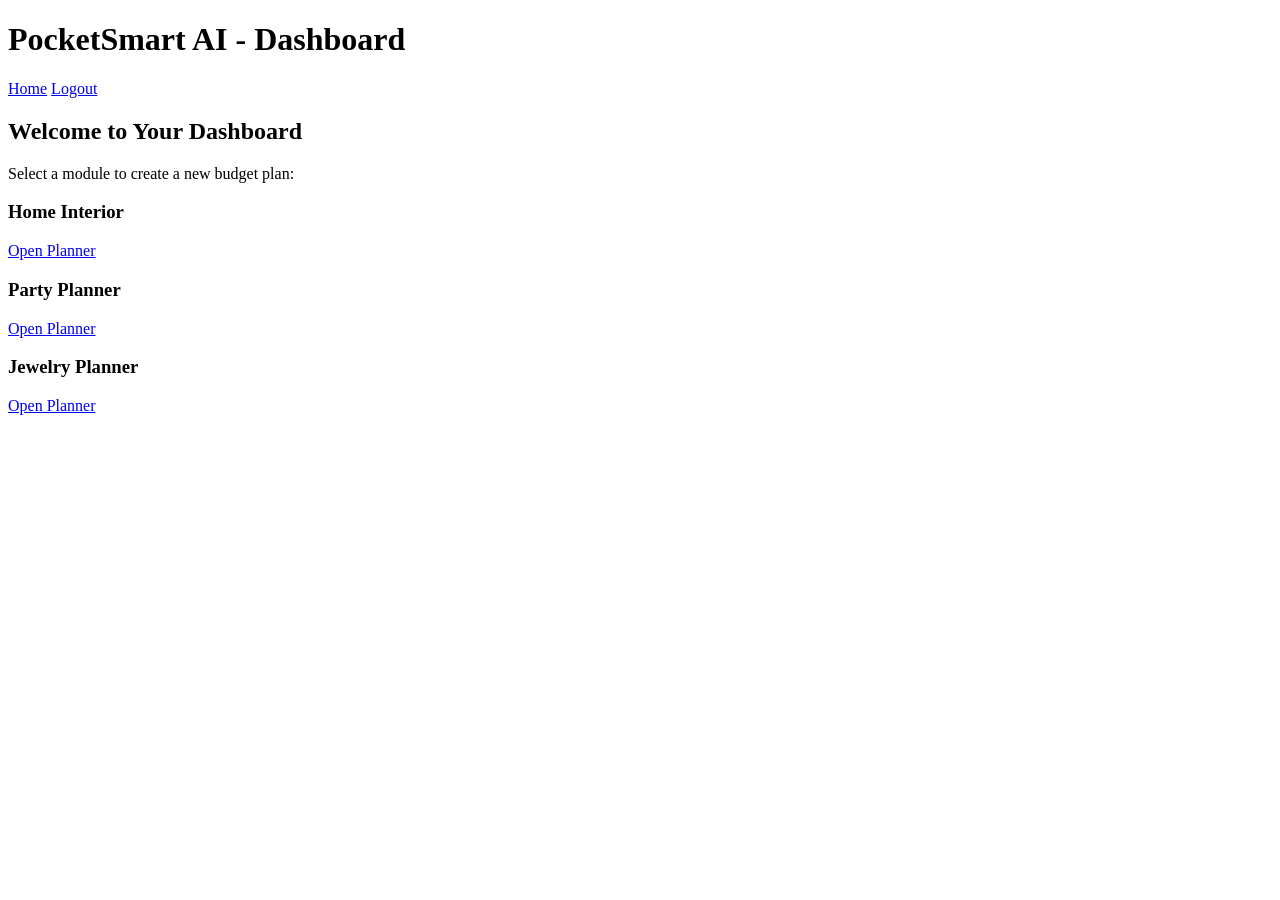
==== templates/dashboard.html @ d0dcc3d9 "Create dashboard.html" ====
<!DOCTYPE html>
<html lang="en">
<head>
    <meta charset="UTF-8">
    <meta name="viewport" content="width=device-width, initial-scale=1.0">
    <title>Dashboard - PocketSmart AI</title>
    <link rel="stylesheet" href="{{ url_for('static', filename='styles.css') }}">
</head>
<body>
    <header>
        <h1>PocketSmart AI - Dashboard</h1>
        <nav>
            <a href="/">Home</a>
            <a href="/login">Logout</a>
        </nav>
    </header>

    <main class="container">
        <h2>Welcome to Your Dashboard</h2>
        <p>Select a module to create a new budget plan:</p>

        <div class="card-grid">
            <div class="card">
                <h3>Home Interior</h3>
                <a href="/home_planner" class="btn">Open Planner</a>
            </div>
            <div class="card">
                <h3>Party Planner</h3>
                <a href="/party_planner" class="btn">Open Planner</a>
            </div>
            <div class="card">
                <h3>Jewelry Planner</h3>
                <a href="/jewelry_planner" class="btn">Open Planner</a>
            </div>
        </div>
    </main>
</body>
</html>
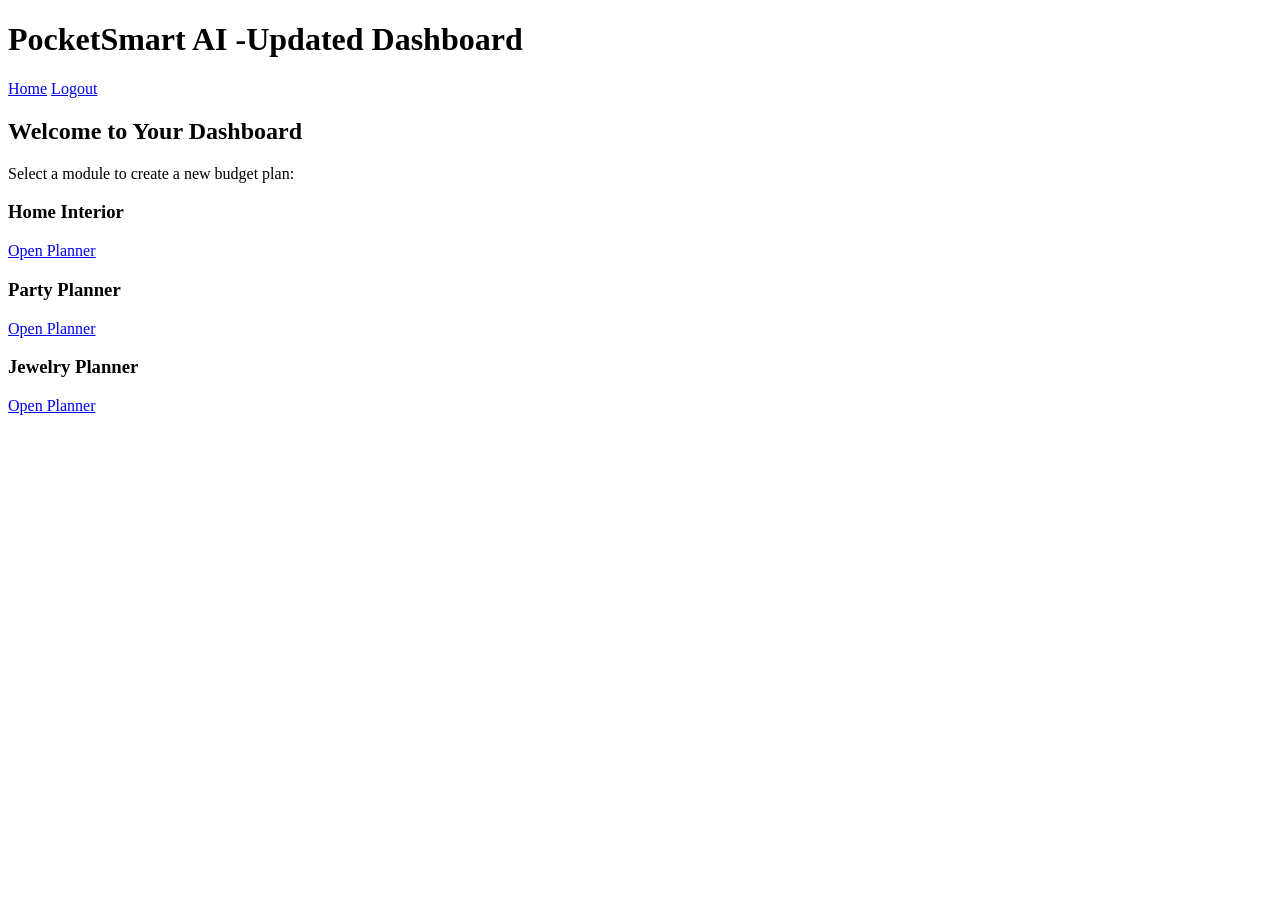
==== commit 684a8f1c: "Update dashboard.html" ====
--- a/templates/dashboard.html
+++ b/templates/dashboard.html
@@ -8,7 +8,7 @@
 </head>
 <body>
     <header>
-        <h1>PocketSmart AI - Dashboard</h1>
+        <h1>PocketSmart AI -Updated Dashboard</h1>
         <nav>
             <a href="/">Home</a>
             <a href="/login">Logout</a>
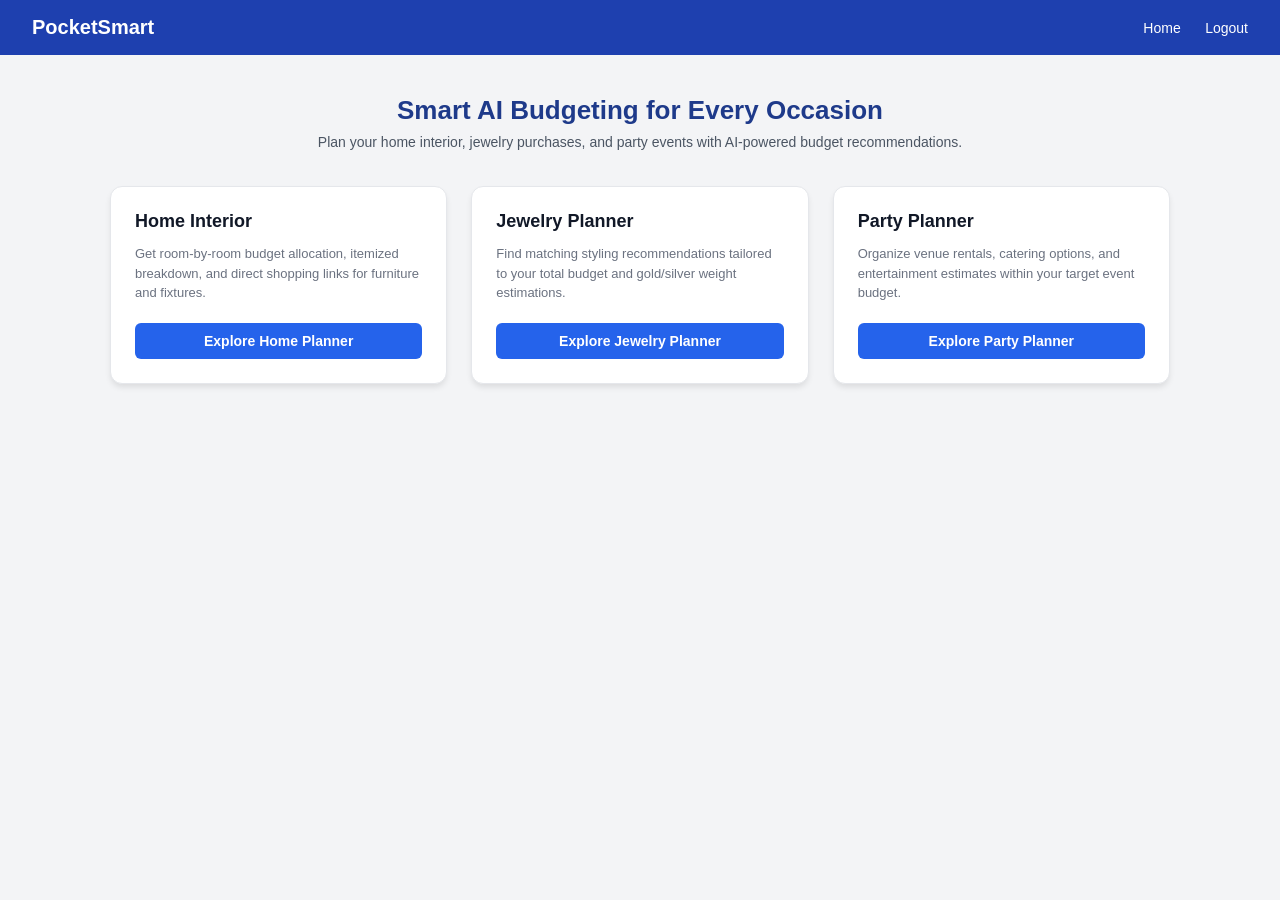
==== commit 10e1bc7d: "Update dashboard.html" ====
--- a/templates/dashboard.html
+++ b/templates/dashboard.html
@@ -3,36 +3,163 @@
 <head>
     <meta charset="UTF-8">
     <meta name="viewport" content="width=device-width, initial-scale=1.0">
-    <title>Dashboard - PocketSmart AI</title>
-    <link rel="stylesheet" href="{{ url_for('static', filename='styles.css') }}">
+    <title>PocketSmart AI - Dashboard</title>
+    <style>
+        * {
+            margin: 0;
+            padding: 0;
+            box-sizing: border-box;
+            font-family: 'Segoe UI', Tahoma, Geneva, Verdana, sans-serif;
+        }
+
+        body {
+            background-color: #f3f4f6;
+            color: #1f2937;
+        }
+
+        /* Top Header Navigation */
+        .navbar {
+            background-color: #1e40af;
+            color: #ffffff;
+            padding: 16px 32px;
+            display: flex;
+            justify-content: space-between;
+            align-items: center;
+        }
+
+        .navbar h1 {
+            font-size: 20px;
+            font-weight: bold;
+        }
+
+        .nav-links a {
+            color: #ffffff;
+            text-decoration: none;
+            margin-left: 20px;
+            font-size: 14px;
+            font-weight: 500;
+        }
+
+        .nav-links a:hover {
+            text-decoration: underline;
+        }
+
+        /* Main Container */
+        .container {
+            max-width: 1100px;
+            margin: 40px auto;
+            padding: 0 20px;
+            text-align: center;
+        }
+
+        .hero-title {
+            font-size: 26px;
+            font-weight: bold;
+            color: #1e3a8a;
+            margin-bottom: 8px;
+        }
+
+        .hero-subtitle {
+            font-size: 14px;
+            color: #4b5563;
+            margin-bottom: 36px;
+        }
+
+        /* Cards Layout */
+        .cards-grid {
+            display: grid;
+            grid-template-columns: repeat(auto-fit, minmax(280px, 1fr));
+            gap: 24px;
+        }
+
+        .card {
+            background: #ffffff;
+            border-radius: 12px;
+            padding: 24px;
+            box-shadow: 0 4px 6px -1px rgba(0, 0, 0, 0.1);
+            text-align: left;
+            border: 1px solid #e5e7eb;
+            display: flex;
+            flex-direction: column;
+            justify-content: space-between;
+        }
+
+        .card h3 {
+            font-size: 18px;
+            color: #111827;
+            margin-bottom: 12px;
+        }
+
+        .card p {
+            font-size: 13px;
+            color: #6b7280;
+            line-height: 1.5;
+            margin-bottom: 20px;
+        }
+
+        .btn-card {
+            display: inline-block;
+            text-align: center;
+            background-color: #2563eb;
+            color: #ffffff;
+            padding: 10px 16px;
+            border-radius: 6px;
+            text-decoration: none;
+            font-size: 14px;
+            font-weight: 600;
+            transition: background-color 0.2s ease;
+        }
+
+        .btn-card:hover {
+            background-color: #1d4ed8;
+        }
+    </style>
 </head>
 <body>
-    <header>
-        <h1>PocketSmart AI -Updated Dashboard</h1>
-        <nav>
+
+    <!-- Header Navbar -->
+    <div class="navbar">
+        <h1>PocketSmart</h1>
+        <div class="nav-links">
             <a href="/">Home</a>
             <a href="/login">Logout</a>
-        </nav>
-    </header>
+        </div>
+    </div>
 
-    <main class="container">
-        <h2>Welcome to Your Dashboard</h2>
-        <p>Select a module to create a new budget plan:</p>
+    <!-- Main Content -->
+    <div class="container">
+        <h2 class="hero-title">Smart AI Budgeting for Every Occasion</h2>
+        <p class="hero-subtitle">Plan your home interior, jewelry purchases, and party events with AI-powered budget recommendations.</p>
 
-        <div class="card-grid">
+        <div class="cards-grid">
+            <!-- Card 1 -->
             <div class="card">
-                <h3>Home Interior</h3>
-                <a href="/home_planner" class="btn">Open Planner</a>
+                <div>
+                    <h3>Home Interior</h3>
+                    <p>Get room-by-room budget allocation, itemized breakdown, and direct shopping links for furniture and fixtures.</p>
+                </div>
+                <a href="#" class="btn-card">Explore Home Planner</a>
             </div>
+
+            <!-- Card 2 -->
             <div class="card">
-                <h3>Party Planner</h3>
-                <a href="/party_planner" class="btn">Open Planner</a>
+                <div>
+                    <h3>Jewelry Planner</h3>
+                    <p>Find matching styling recommendations tailored to your total budget and gold/silver weight estimations.</p>
+                </div>
+                <a href="#" class="btn-card">Explore Jewelry Planner</a>
             </div>
+
+            <!-- Card 3 -->
             <div class="card">
-                <h3>Jewelry Planner</h3>
-                <a href="/jewelry_planner" class="btn">Open Planner</a>
+                <div>
+                    <h3>Party Planner</h3>
+                    <p>Organize venue rentals, catering options, and entertainment estimates within your target event budget.</p>
+                </div>
+                <a href="#" class="btn-card">Explore Party Planner</a>
             </div>
         </div>
-    </main>
+    </div>
+
 </body>
 </html>
